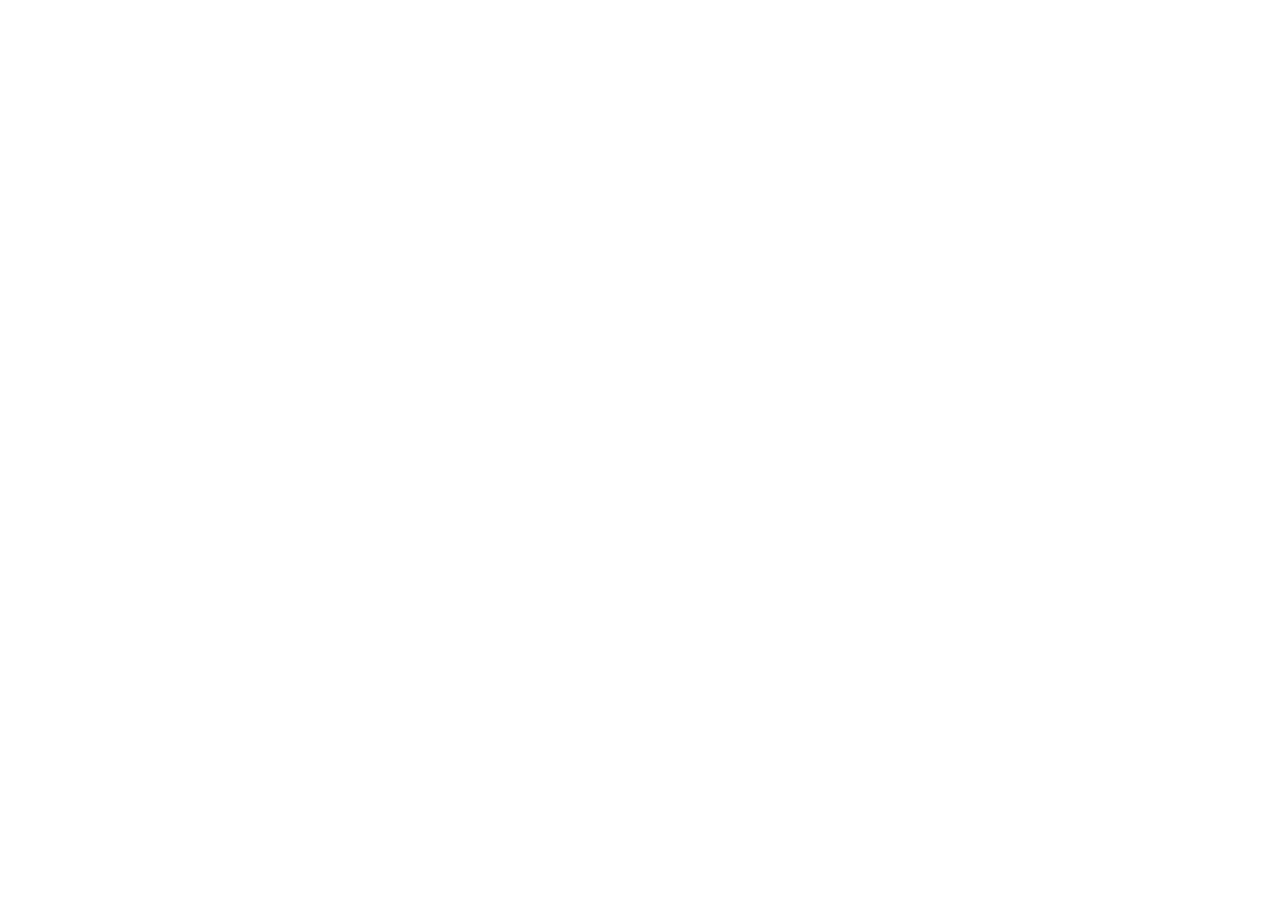
==== docs/index.html @ 09b9fefd "M4: signing and release tools, self-hosted updates, macOS and Linux installer tools/build_xpi.py pac" ====
<!doctype html>
<meta charset="utf-8">
<title>Agent F</title>
<meta http-equiv="refresh" content="0; url=https://github.com/drubino-mozilla/agent-f">
<p>Agent F lives at <a href="https://github.com/drubino-mozilla/agent-f">github.com/drubino-mozilla/agent-f</a>.
This site serves its add-on <a href="updates.json">update manifest</a>.</p>
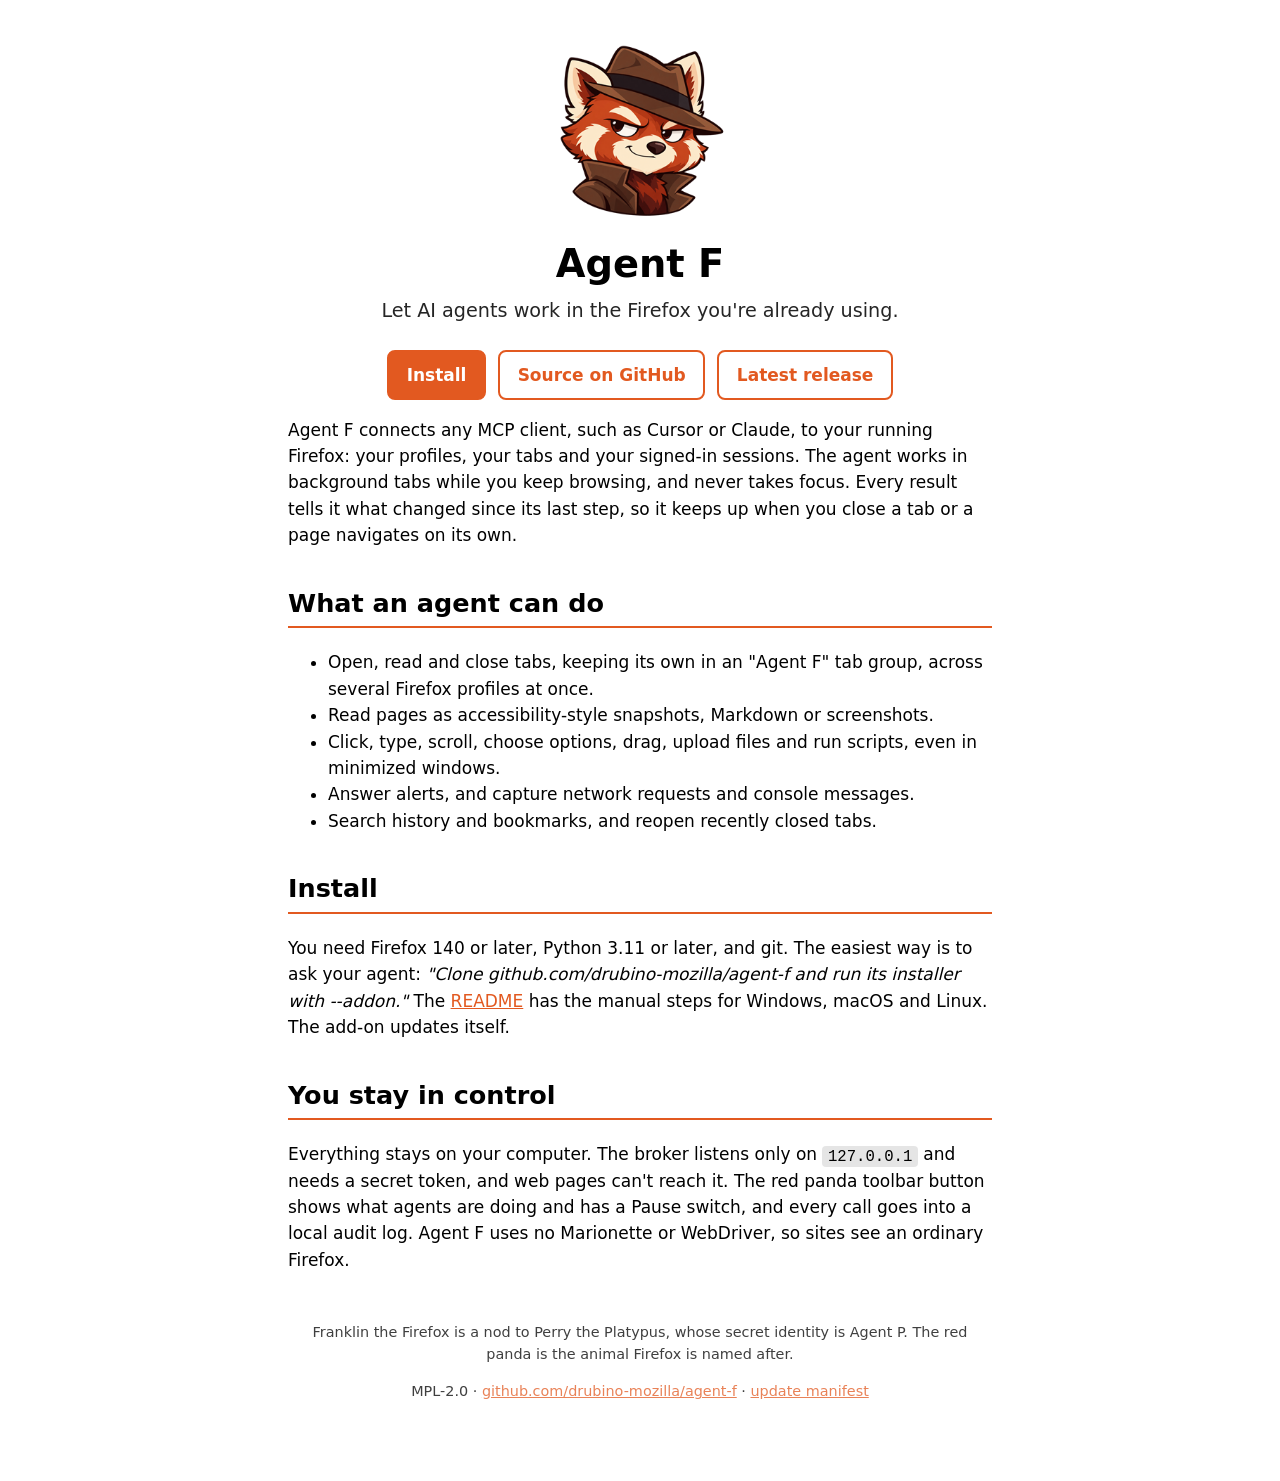
==== commit 1fa1a71b: "Mascot and landing page; homepage link in the add-on (0.4.1) README shows Franklin, the GitHub Pages" ====
--- a/docs/index.html
+++ b/docs/index.html
@@ -1,6 +1,62 @@
 <!doctype html>
+<html lang="en">
+<head>
 <meta charset="utf-8">
-<title>Agent F</title>
-<meta http-equiv="refresh" content="0; url=https://github.com/drubino-mozilla/agent-f">
-<p>Agent F lives at <a href="https://github.com/drubino-mozilla/agent-f">github.com/drubino-mozilla/agent-f</a>.
-This site serves its add-on <a href="updates.json">update manifest</a>.</p>
+<meta name="viewport" content="width=device-width, initial-scale=1">
+<title>Agent F: let AI agents work in your running Firefox</title>
+<meta name="description" content="Agent F lets an AI agent work in the Firefox you're already using: your tabs and signed-in sessions, in the background, while you keep browsing.">
+<meta property="og:title" content="Agent F">
+<meta property="og:description" content="Let AI agents work in your running Firefox, in the background, while you keep browsing.">
+<meta property="og:image" content="https://drubino-mozilla.github.io/agent-f/red-panda-256.png">
+<link rel="icon" href="favicon.png">
+<style>
+  :root { color-scheme: light dark; --accent: #e25920; }
+  body { font: 17px/1.55 system-ui, sans-serif; max-width: 44rem; margin: 0 auto; padding: 2.5rem 1.25rem 4rem; }
+  header { text-align: center; }
+  header img { width: 180px; height: 180px; }
+  h1 { font-size: 2.4rem; margin: .4rem 0 .2rem; }
+  .tagline { font-size: 1.2rem; opacity: .85; margin-top: 0; }
+  h2 { margin-top: 2.2rem; border-bottom: 2px solid var(--accent); padding-bottom: .2rem; }
+  a { color: var(--accent); }
+  code { font: .92em ui-monospace, monospace; background: color-mix(in srgb, currentColor 10%, transparent); padding: .1em .35em; border-radius: 4px; }
+  .buttons { display: flex; gap: .75rem; justify-content: center; flex-wrap: wrap; margin: 1.5rem 0 .5rem; }
+  .buttons a { text-decoration: none; padding: .6rem 1.1rem; border-radius: 8px; border: 2px solid var(--accent); font-weight: 600; }
+  .buttons a.primary { background: var(--accent); color: white; }
+  footer { margin-top: 3rem; font-size: .9rem; opacity: .75; text-align: center; }
+</style>
+</head>
+<body>
+<header>
+  <img src="red-panda-256.png" alt="Franklin the Firefox, a red panda in a fedora">
+  <h1>Agent F</h1>
+  <p class="tagline">Let AI agents work in the Firefox you're already using.</p>
+  <div class="buttons">
+    <a class="primary" href="https://github.com/drubino-mozilla/agent-f#install">Install</a>
+    <a href="https://github.com/drubino-mozilla/agent-f">Source on GitHub</a>
+    <a href="https://github.com/drubino-mozilla/agent-f/releases/latest">Latest release</a>
+  </div>
+</header>
+
+<p>Agent F connects any MCP client, such as Cursor or Claude, to your running Firefox: your profiles, your tabs and your signed-in sessions. The agent works in background tabs while you keep browsing, and never takes focus. Every result tells it what changed since its last step, so it keeps up when you close a tab or a page navigates on its own.</p>
+
+<h2>What an agent can do</h2>
+<ul>
+  <li>Open, read and close tabs, keeping its own in an "Agent F" tab group, across several Firefox profiles at once.</li>
+  <li>Read pages as accessibility-style snapshots, Markdown or screenshots.</li>
+  <li>Click, type, scroll, choose options, drag, upload files and run scripts, even in minimized windows.</li>
+  <li>Answer alerts, and capture network requests and console messages.</li>
+  <li>Search history and bookmarks, and reopen recently closed tabs.</li>
+</ul>
+
+<h2>Install</h2>
+<p>You need Firefox 140 or later, Python 3.11 or later, and git. The easiest way is to ask your agent: <em>"Clone github.com/drubino-mozilla/agent-f and run its installer with --addon."</em> The <a href="https://github.com/drubino-mozilla/agent-f#install">README</a> has the manual steps for Windows, macOS and Linux. The add-on updates itself.</p>
+
+<h2>You stay in control</h2>
+<p>Everything stays on your computer. The broker listens only on <code>127.0.0.1</code> and needs a secret token, and web pages can't reach it. The red panda toolbar button shows what agents are doing and has a Pause switch, and every call goes into a local audit log. Agent F uses no Marionette or WebDriver, so sites see an ordinary Firefox.</p>
+
+<footer>
+  <p>Franklin the Firefox is a nod to Perry the Platypus, whose secret identity is Agent P. The red panda is the animal Firefox is named after.</p>
+  <p>MPL-2.0 &middot; <a href="https://github.com/drubino-mozilla/agent-f">github.com/drubino-mozilla/agent-f</a> &middot; <a href="updates.json">update manifest</a></p>
+</footer>
+</body>
+</html>
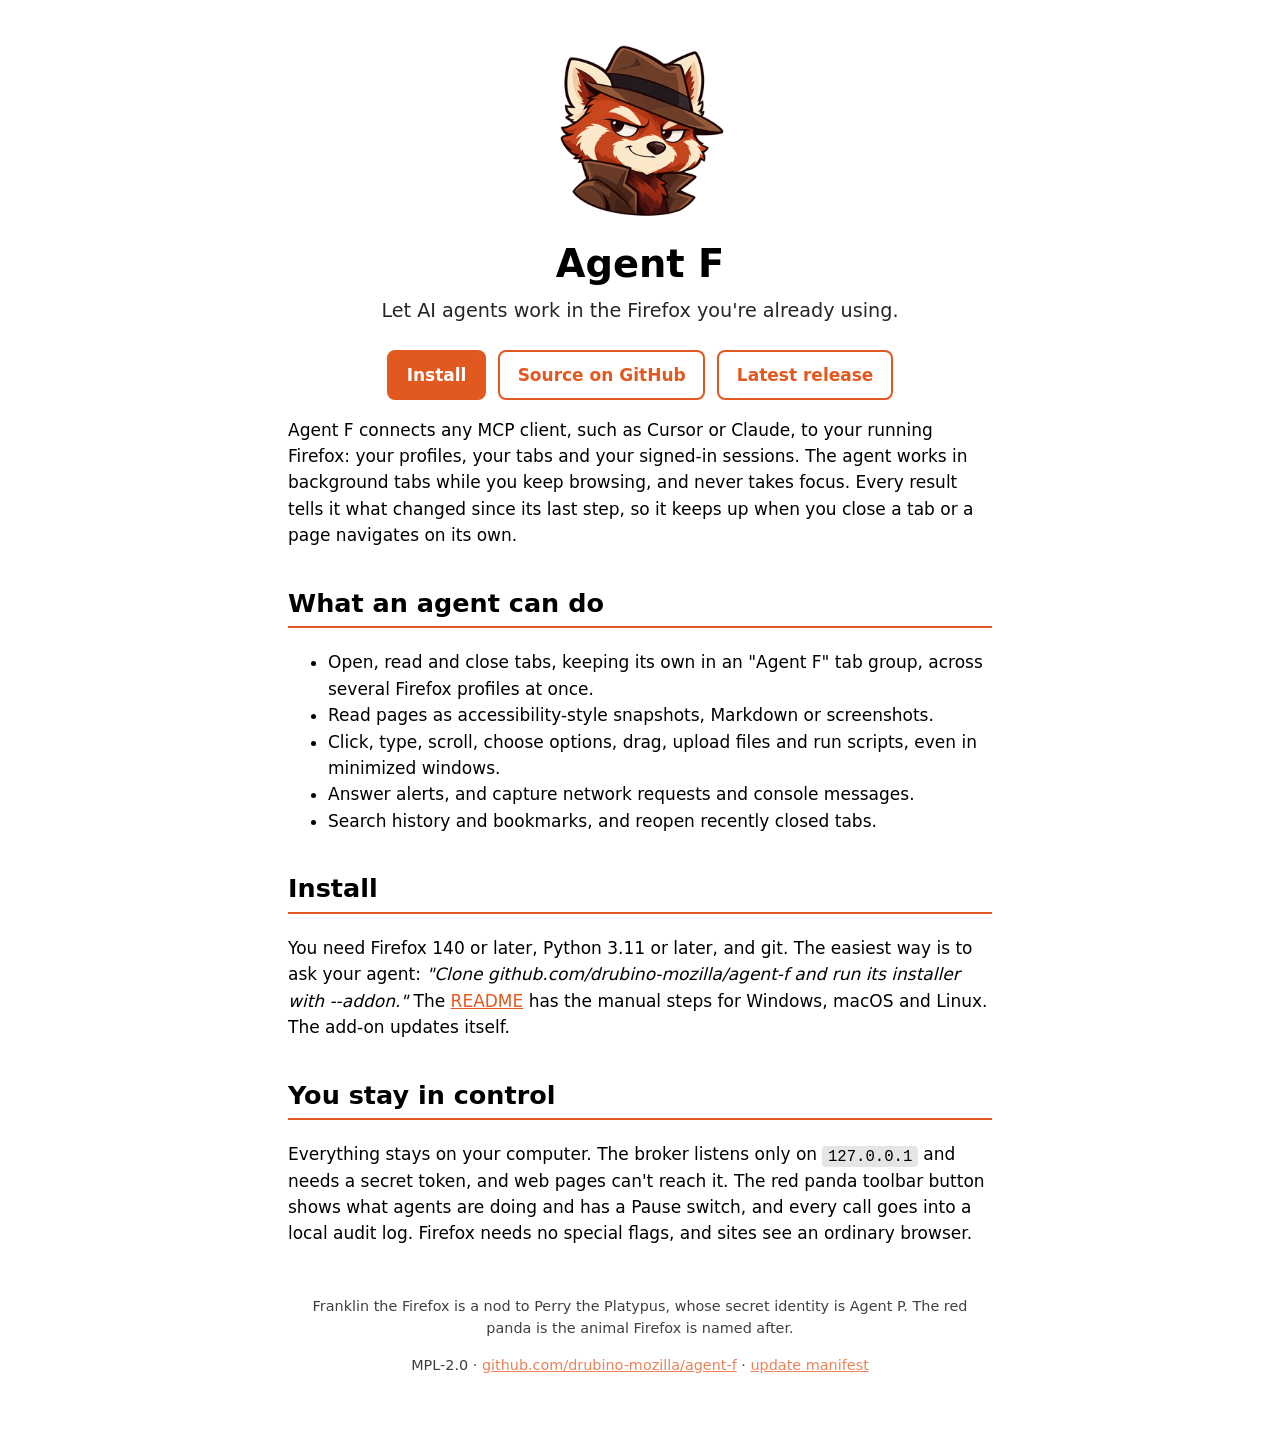
==== commit 252b6e84: "Mascot and landing page; homepage link in the add-on (0.4.1) README shows Franklin, the GitHub Pages" ====
--- a/docs/index.html
+++ b/docs/index.html
@@ -52,7 +52,7 @@
 <p>You need Firefox 140 or later, Python 3.11 or later, and git. The easiest way is to ask your agent: <em>"Clone github.com/drubino-mozilla/agent-f and run its installer with --addon."</em> The <a href="https://github.com/drubino-mozilla/agent-f#install">README</a> has the manual steps for Windows, macOS and Linux. The add-on updates itself.</p>
 
 <h2>You stay in control</h2>
-<p>Everything stays on your computer. The broker listens only on <code>127.0.0.1</code> and needs a secret token, and web pages can't reach it. The red panda toolbar button shows what agents are doing and has a Pause switch, and every call goes into a local audit log. Agent F uses no Marionette or WebDriver, so sites see an ordinary Firefox.</p>
+<p>Everything stays on your computer. The broker listens only on <code>127.0.0.1</code> and needs a secret token, and web pages can't reach it. The red panda toolbar button shows what agents are doing and has a Pause switch, and every call goes into a local audit log. Firefox needs no special flags, and sites see an ordinary browser.</p>
 
 <footer>
   <p>Franklin the Firefox is a nod to Perry the Platypus, whose secret identity is Agent P. The red panda is the animal Firefox is named after.</p>
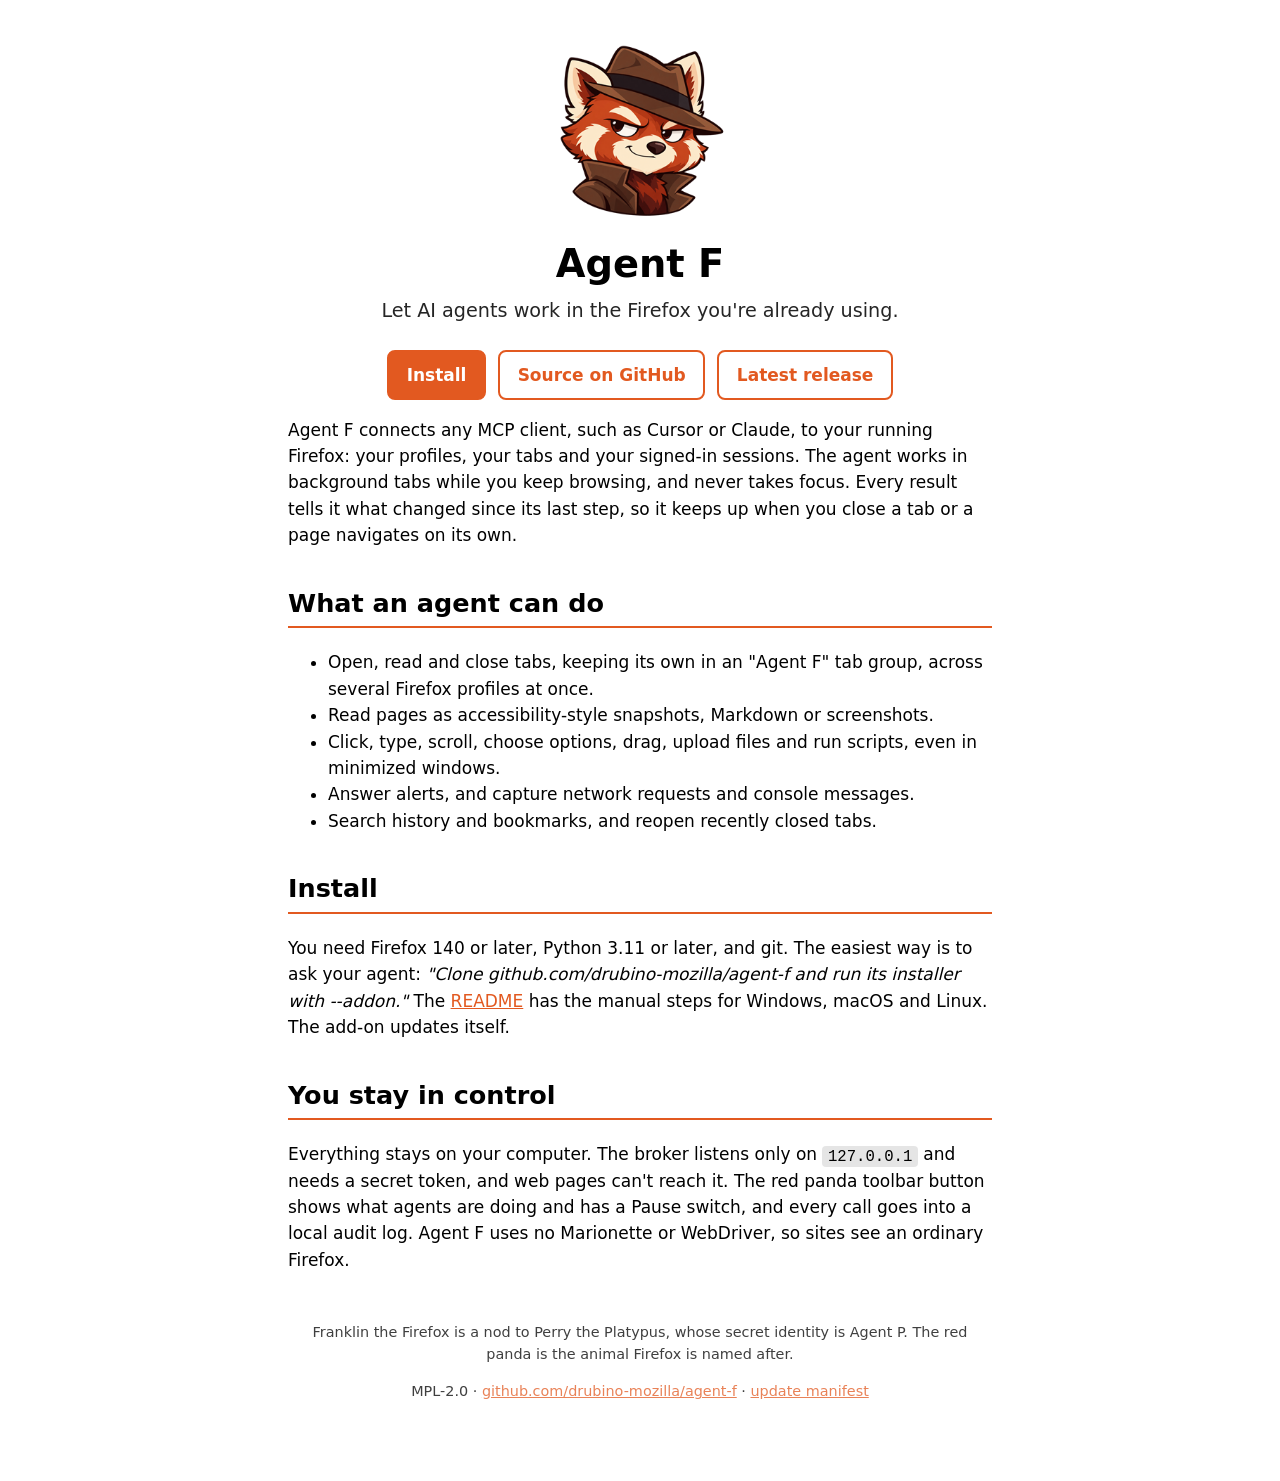
==== commit f713f6e5: "Social preview image, also used as the landing page's sharing image" ====
--- a/docs/index.html
+++ b/docs/index.html
@@ -1,4 +1,4 @@
-<!doctype html>
+﻿<!doctype html>
 <html lang="en">
 <head>
 <meta charset="utf-8">
@@ -7,7 +7,9 @@
 <meta name="description" content="Agent F lets an AI agent work in the Firefox you're already using: your tabs and signed-in sessions, in the background, while you keep browsing.">
 <meta property="og:title" content="Agent F">
 <meta property="og:description" content="Let AI agents work in your running Firefox, in the background, while you keep browsing.">
-<meta property="og:image" content="https://drubino-mozilla.github.io/agent-f/red-panda-256.png">
+<meta property="og:image" content="https://drubino-mozilla.github.io/agent-f/social-preview.png">
+<meta property="og:image:width" content="1280">
+<meta property="og:image:height" content="640">
 <link rel="icon" href="favicon.png">
 <style>
   :root { color-scheme: light dark; --accent: #e25920; }
@@ -52,7 +54,7 @@
 <p>You need Firefox 140 or later, Python 3.11 or later, and git. The easiest way is to ask your agent: <em>"Clone github.com/drubino-mozilla/agent-f and run its installer with --addon."</em> The <a href="https://github.com/drubino-mozilla/agent-f#install">README</a> has the manual steps for Windows, macOS and Linux. The add-on updates itself.</p>
 
 <h2>You stay in control</h2>
-<p>Everything stays on your computer. The broker listens only on <code>127.0.0.1</code> and needs a secret token, and web pages can't reach it. The red panda toolbar button shows what agents are doing and has a Pause switch, and every call goes into a local audit log. Firefox needs no special flags, and sites see an ordinary browser.</p>
+<p>Everything stays on your computer. The broker listens only on <code>127.0.0.1</code> and needs a secret token, and web pages can't reach it. The red panda toolbar button shows what agents are doing and has a Pause switch, and every call goes into a local audit log. Agent F uses no Marionette or WebDriver, so sites see an ordinary Firefox.</p>
 
 <footer>
   <p>Franklin the Firefox is a nod to Perry the Platypus, whose secret identity is Agent P. The red panda is the animal Firefox is named after.</p>
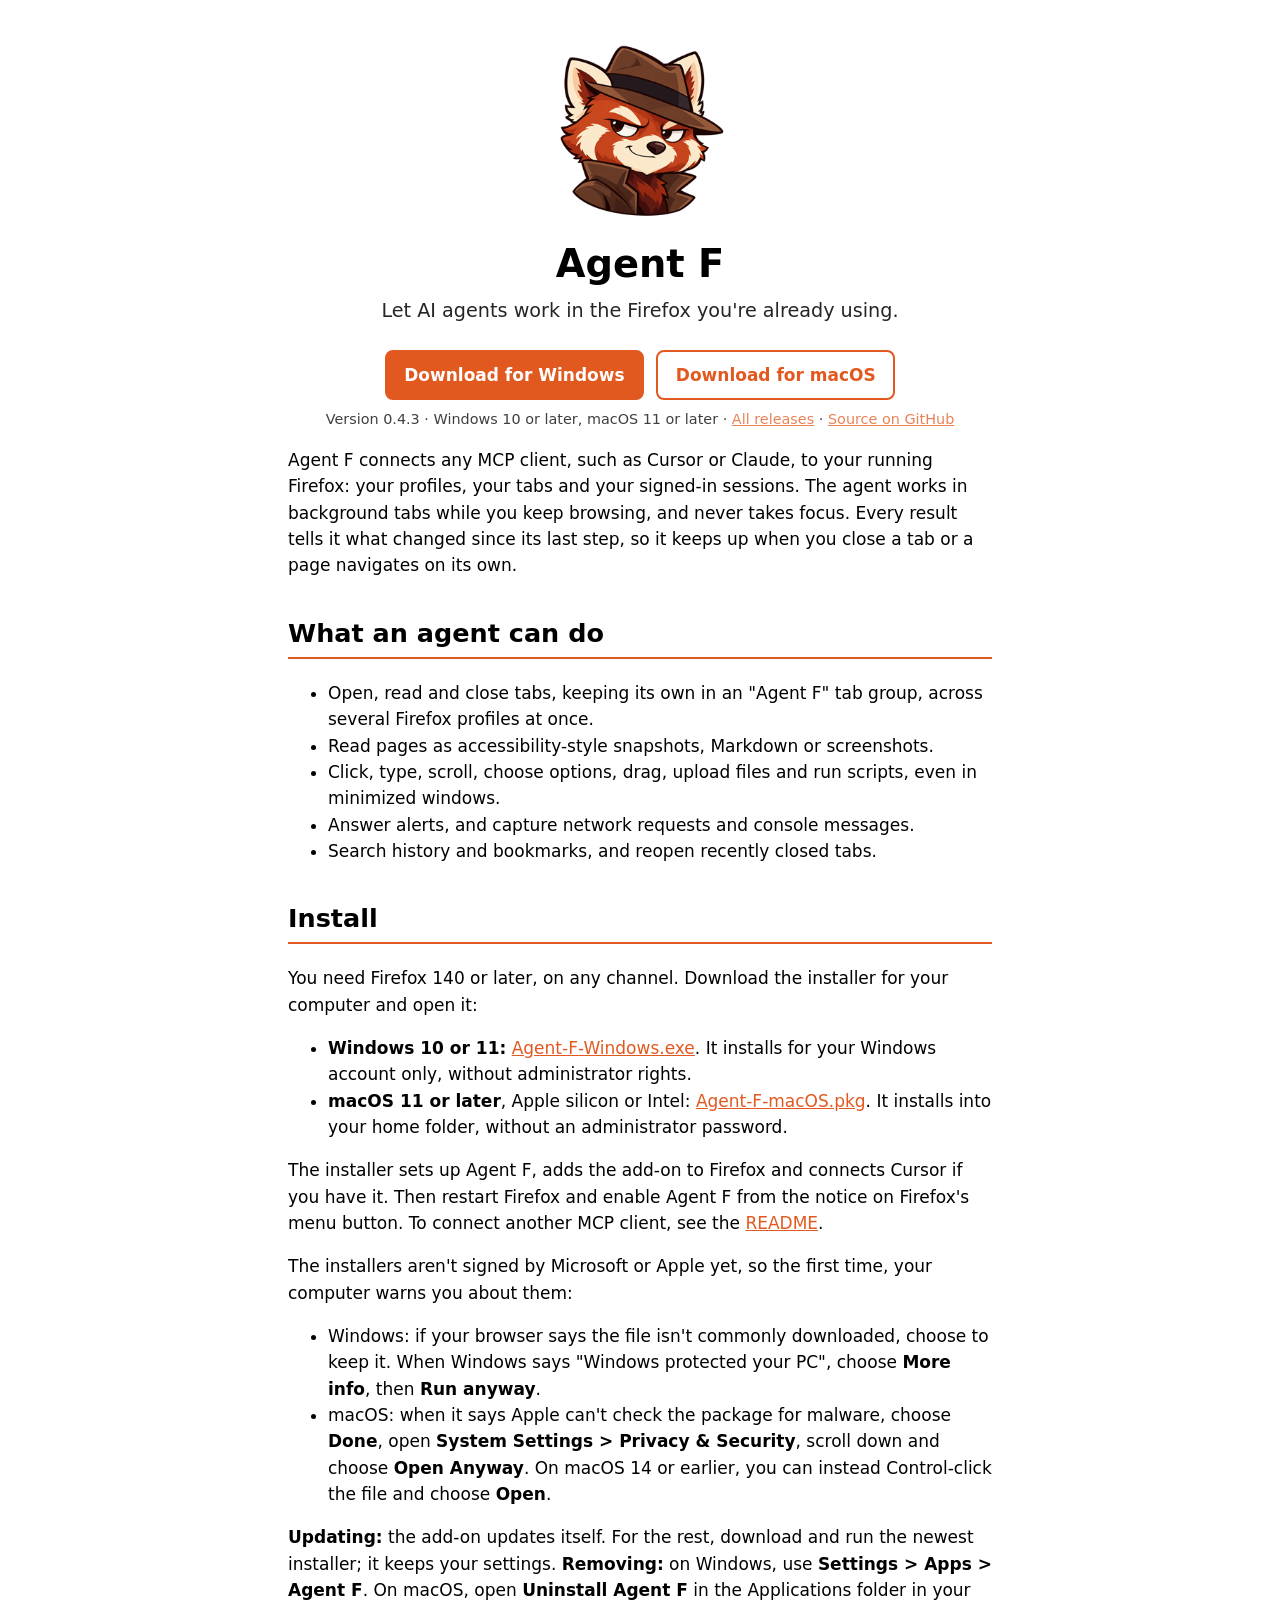
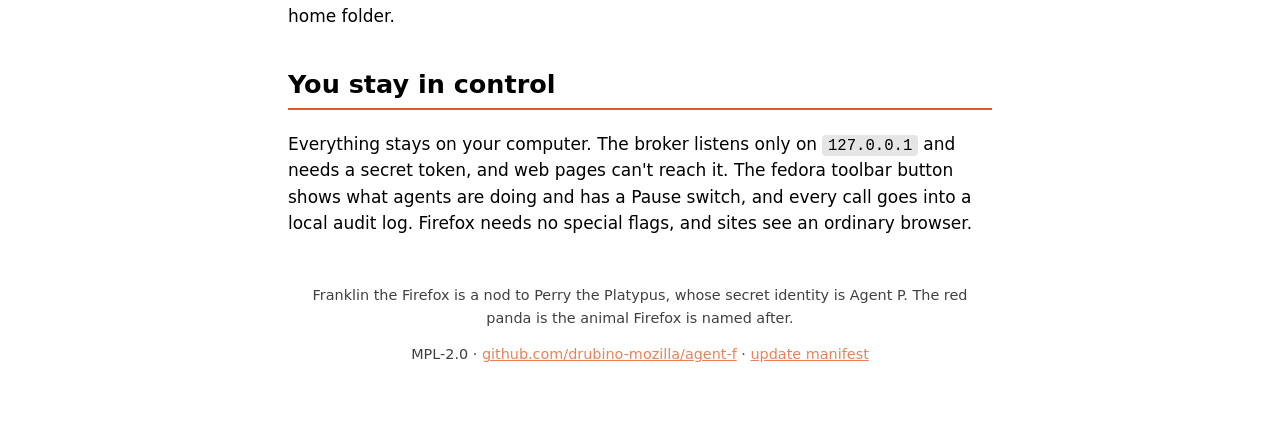
==== commit d1391b5b: "Landing page: download buttons for both installers, and the fedora as its favicon" ====
--- a/docs/index.html
+++ b/docs/index.html
@@ -10,7 +10,8 @@
 <meta property="og:image" content="https://drubino-mozilla.github.io/agent-f/social-preview.png">
 <meta property="og:image:width" content="1280">
 <meta property="og:image:height" content="640">
-<link rel="icon" href="favicon.png">
+<link rel="icon" href="favicon.svg" type="image/svg+xml">
+<link rel="icon" href="favicon.png" type="image/png" sizes="64x64">
 <style>
   :root { color-scheme: light dark; --accent: #e25920; }
   body { font: 17px/1.55 system-ui, sans-serif; max-width: 44rem; margin: 0 auto; padding: 2.5rem 1.25rem 4rem; }
@@ -24,6 +25,7 @@
   .buttons { display: flex; gap: .75rem; justify-content: center; flex-wrap: wrap; margin: 1.5rem 0 .5rem; }
   .buttons a { text-decoration: none; padding: .6rem 1.1rem; border-radius: 8px; border: 2px solid var(--accent); font-weight: 600; }
   .buttons a.primary { background: var(--accent); color: white; }
+  .fineprint { text-align: center; font-size: .9rem; opacity: .75; margin: .3rem 0 0; }
   footer { margin-top: 3rem; font-size: .9rem; opacity: .75; text-align: center; }
 </style>
 </head>
@@ -32,11 +34,11 @@
   <img src="red-panda-256.png" alt="Franklin the Firefox, a red panda in a fedora">
   <h1>Agent F</h1>
   <p class="tagline">Let AI agents work in the Firefox you're already using.</p>
-  <div class="buttons">
-    <a class="primary" href="https://github.com/drubino-mozilla/agent-f#install">Install</a>
-    <a href="https://github.com/drubino-mozilla/agent-f">Source on GitHub</a>
-    <a href="https://github.com/drubino-mozilla/agent-f/releases/latest">Latest release</a>
+  <div class="buttons" id="downloads">
+    <a class="primary" id="windows" href="https://github.com/drubino-mozilla/agent-f/releases/latest/download/Agent-F-Windows.exe">Download for Windows</a>
+    <a id="macos" href="https://github.com/drubino-mozilla/agent-f/releases/latest/download/Agent-F-macOS.pkg">Download for macOS</a>
   </div>
+  <p class="fineprint"><span id="version"></span>Windows 10 or later, macOS 11 or later &middot; <a href="https://github.com/drubino-mozilla/agent-f/releases">All releases</a> &middot; <a href="https://github.com/drubino-mozilla/agent-f">Source on GitHub</a></p>
 </header>
 
 <p>Agent F connects any MCP client, such as Cursor or Claude, to your running Firefox: your profiles, your tabs and your signed-in sessions. The agent works in background tabs while you keep browsing, and never takes focus. Every result tells it what changed since its last step, so it keeps up when you close a tab or a page navigates on its own.</p>
@@ -51,14 +53,38 @@
 </ul>
 
 <h2>Install</h2>
-<p>You need Firefox 140 or later, Python 3.11 or later, and git. The easiest way is to ask your agent: <em>"Clone github.com/drubino-mozilla/agent-f and run its installer with --addon."</em> The <a href="https://github.com/drubino-mozilla/agent-f#install">README</a> has the manual steps for Windows, macOS and Linux. The add-on updates itself.</p>
+<p>You need Firefox 140 or later, on any channel. Download the installer for your computer and open it:</p>
+<ul>
+  <li><strong>Windows 10 or 11:</strong> <a href="https://github.com/drubino-mozilla/agent-f/releases/latest/download/Agent-F-Windows.exe">Agent-F-Windows.exe</a>. It installs for your Windows account only, without administrator rights.</li>
+  <li><strong>macOS 11 or later</strong>, Apple silicon or Intel: <a href="https://github.com/drubino-mozilla/agent-f/releases/latest/download/Agent-F-macOS.pkg">Agent-F-macOS.pkg</a>. It installs into your home folder, without an administrator password.</li>
+</ul>
+<p>The installer sets up Agent F, adds the add-on to Firefox and connects Cursor if you have it. Then restart Firefox and enable Agent F from the notice on Firefox's menu button. To connect another MCP client, see the <a href="https://github.com/drubino-mozilla/agent-f#install">README</a>.</p>
+<p>The installers aren't signed by Microsoft or Apple yet, so the first time, your computer warns you about them:</p>
+<ul>
+  <li>Windows: if your browser says the file isn't commonly downloaded, choose to keep it. When Windows says "Windows protected your PC", choose <strong>More info</strong>, then <strong>Run anyway</strong>.</li>
+  <li>macOS: when it says Apple can't check the package for malware, choose <strong>Done</strong>, open <strong>System Settings &gt; Privacy &amp; Security</strong>, scroll down and choose <strong>Open Anyway</strong>. On macOS 14 or earlier, you can instead Control-click the file and choose <strong>Open</strong>.</li>
+</ul>
+<p><strong>Updating:</strong> the add-on updates itself. For the rest, download and run the newest installer; it keeps your settings. <strong>Removing:</strong> on Windows, use <strong>Settings &gt; Apps &gt; Agent F</strong>. On macOS, open <strong>Uninstall Agent F</strong> in the Applications folder in your home folder.</p>
 
 <h2>You stay in control</h2>
-<p>Everything stays on your computer. The broker listens only on <code>127.0.0.1</code> and needs a secret token, and web pages can't reach it. The red panda toolbar button shows what agents are doing and has a Pause switch, and every call goes into a local audit log. Agent F uses no Marionette or WebDriver, so sites see an ordinary Firefox.</p>
+<p>Everything stays on your computer. The broker listens only on <code>127.0.0.1</code> and needs a secret token, and web pages can't reach it. The fedora toolbar button shows what agents are doing and has a Pause switch, and every call goes into a local audit log. Firefox needs no special flags, and sites see an ordinary browser.</p>
 
 <footer>
   <p>Franklin the Firefox is a nod to Perry the Platypus, whose secret identity is Agent P. The red panda is the animal Firefox is named after.</p>
   <p>MPL-2.0 &middot; <a href="https://github.com/drubino-mozilla/agent-f">github.com/drubino-mozilla/agent-f</a> &middot; <a href="updates.json">update manifest</a></p>
 </footer>
+<script>
+  const mac = navigator.userAgentData ? navigator.userAgentData.platform === "macOS" : /Mac/.test(navigator.platform);
+  if (mac) {
+    document.getElementById("windows").classList.remove("primary");
+    document.getElementById("macos").classList.add("primary");
+    document.getElementById("downloads").prepend(document.getElementById("macos"));
+  }
+  fetch("updates.json").then(r => r.json()).then(manifest => {
+    const versions = Object.values(manifest.addons)[0].updates.map(u => u.version);
+    const newest = versions.sort((a, b) => a.localeCompare(b, undefined, { numeric: true })).pop();
+    document.getElementById("version").textContent = `Version ${newest} \u00b7 `;
+  }).catch(() => {});
+</script>
 </body>
 </html>
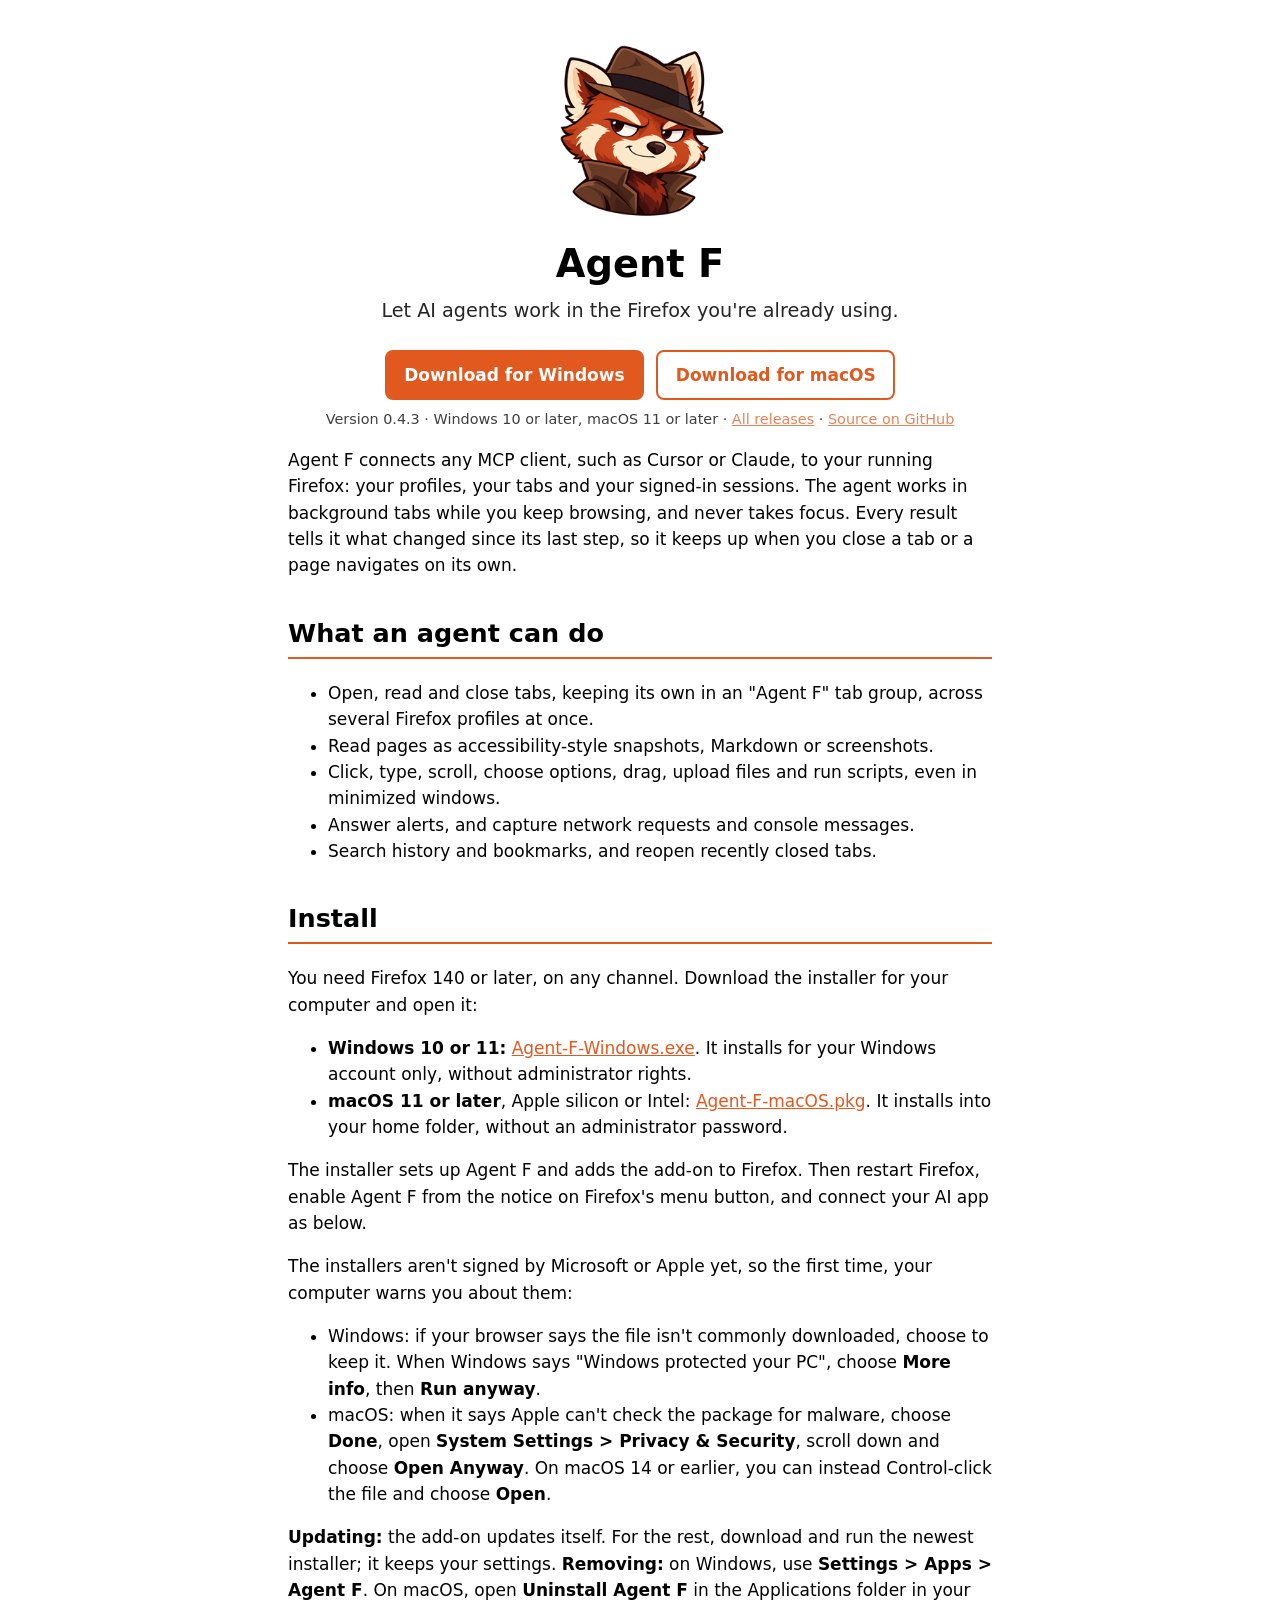
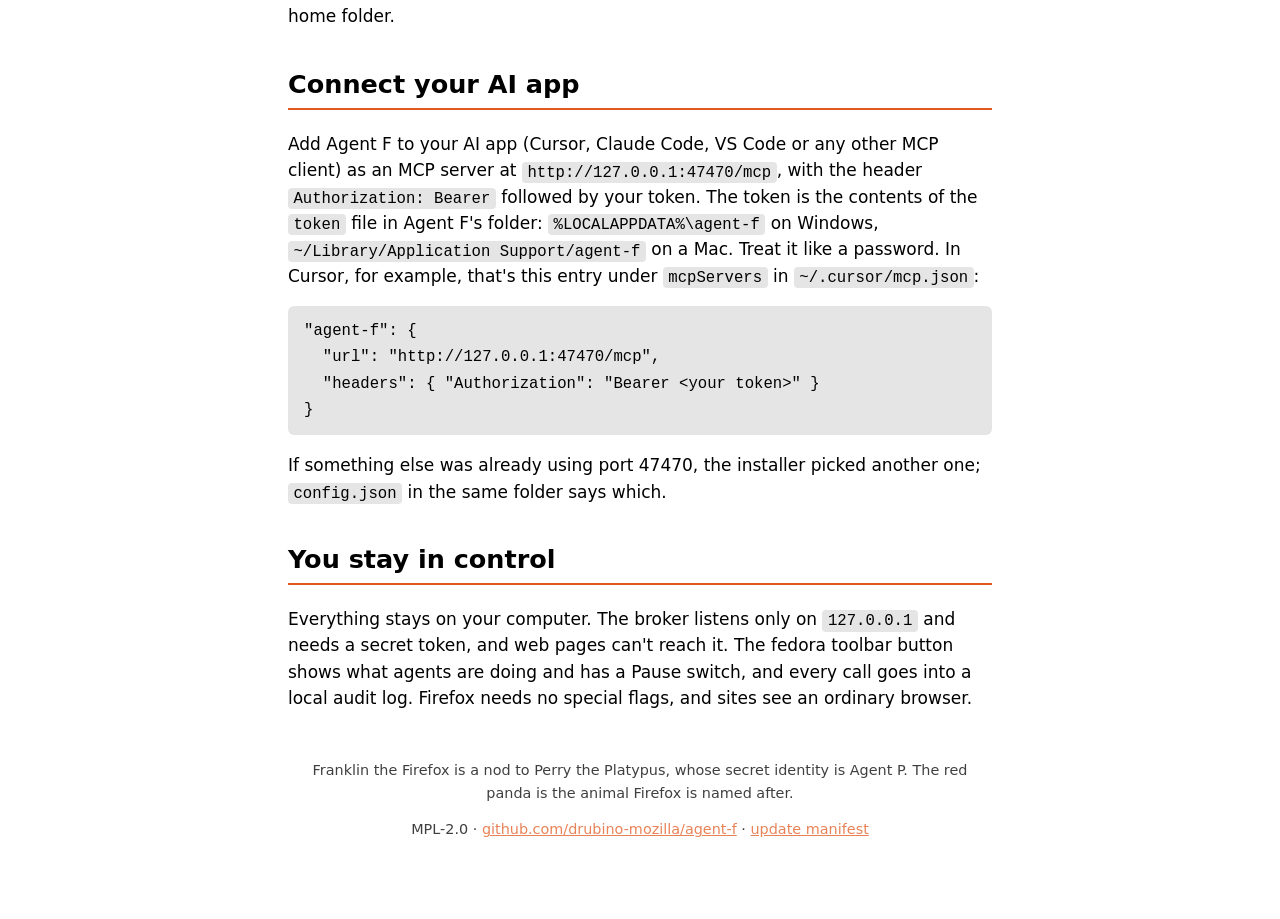
==== commit 81d0b658: "Installers leave MCP clients' settings alone; the landing page explains how to connect an app" ====
--- a/docs/index.html
+++ b/docs/index.html
@@ -25,6 +25,8 @@
   .buttons { display: flex; gap: .75rem; justify-content: center; flex-wrap: wrap; margin: 1.5rem 0 .5rem; }
   .buttons a { text-decoration: none; padding: .6rem 1.1rem; border-radius: 8px; border: 2px solid var(--accent); font-weight: 600; }
   .buttons a.primary { background: var(--accent); color: white; }
+  pre { background: color-mix(in srgb, currentColor 10%, transparent); padding: .75rem 1rem; border-radius: 6px; overflow-x: auto; }
+  pre code { background: none; padding: 0; }
   .fineprint { text-align: center; font-size: .9rem; opacity: .75; margin: .3rem 0 0; }
   footer { margin-top: 3rem; font-size: .9rem; opacity: .75; text-align: center; }
 </style>
@@ -58,13 +60,21 @@
   <li><strong>Windows 10 or 11:</strong> <a href="https://github.com/drubino-mozilla/agent-f/releases/latest/download/Agent-F-Windows.exe">Agent-F-Windows.exe</a>. It installs for your Windows account only, without administrator rights.</li>
   <li><strong>macOS 11 or later</strong>, Apple silicon or Intel: <a href="https://github.com/drubino-mozilla/agent-f/releases/latest/download/Agent-F-macOS.pkg">Agent-F-macOS.pkg</a>. It installs into your home folder, without an administrator password.</li>
 </ul>
-<p>The installer sets up Agent F, adds the add-on to Firefox and connects Cursor if you have it. Then restart Firefox and enable Agent F from the notice on Firefox's menu button. To connect another MCP client, see the <a href="https://github.com/drubino-mozilla/agent-f#install">README</a>.</p>
+<p>The installer sets up Agent F and adds the add-on to Firefox. Then restart Firefox, enable Agent F from the notice on Firefox's menu button, and connect your AI app as below.</p>
 <p>The installers aren't signed by Microsoft or Apple yet, so the first time, your computer warns you about them:</p>
 <ul>
   <li>Windows: if your browser says the file isn't commonly downloaded, choose to keep it. When Windows says "Windows protected your PC", choose <strong>More info</strong>, then <strong>Run anyway</strong>.</li>
   <li>macOS: when it says Apple can't check the package for malware, choose <strong>Done</strong>, open <strong>System Settings &gt; Privacy &amp; Security</strong>, scroll down and choose <strong>Open Anyway</strong>. On macOS 14 or earlier, you can instead Control-click the file and choose <strong>Open</strong>.</li>
 </ul>
 <p><strong>Updating:</strong> the add-on updates itself. For the rest, download and run the newest installer; it keeps your settings. <strong>Removing:</strong> on Windows, use <strong>Settings &gt; Apps &gt; Agent F</strong>. On macOS, open <strong>Uninstall Agent F</strong> in the Applications folder in your home folder.</p>
+
+<h2 id="connect">Connect your AI app</h2>
+<p>Add Agent F to your AI app (Cursor, Claude Code, VS Code or any other MCP client) as an MCP server at <code>http://127.0.0.1:47470/mcp</code>, with the header <code>Authorization: Bearer</code> followed by your token. The token is the contents of the <code>token</code> file in Agent F's folder: <code>%LOCALAPPDATA%\agent-f</code> on Windows, <code>~/Library/Application Support/agent-f</code> on a Mac. Treat it like a password. In Cursor, for example, that's this entry under <code>mcpServers</code> in <code>~/.cursor/mcp.json</code>:</p>
+<pre><code>"agent-f": {
+  "url": "http://127.0.0.1:47470/mcp",
+  "headers": { "Authorization": "Bearer &lt;your token&gt;" }
+}</code></pre>
+<p>If something else was already using port 47470, the installer picked another one; <code>config.json</code> in the same folder says which.</p>
 
 <h2>You stay in control</h2>
 <p>Everything stays on your computer. The broker listens only on <code>127.0.0.1</code> and needs a secret token, and web pages can't reach it. The fedora toolbar button shows what agents are doing and has a Pause switch, and every call goes into a local audit log. Firefox needs no special flags, and sites see an ordinary browser.</p>
